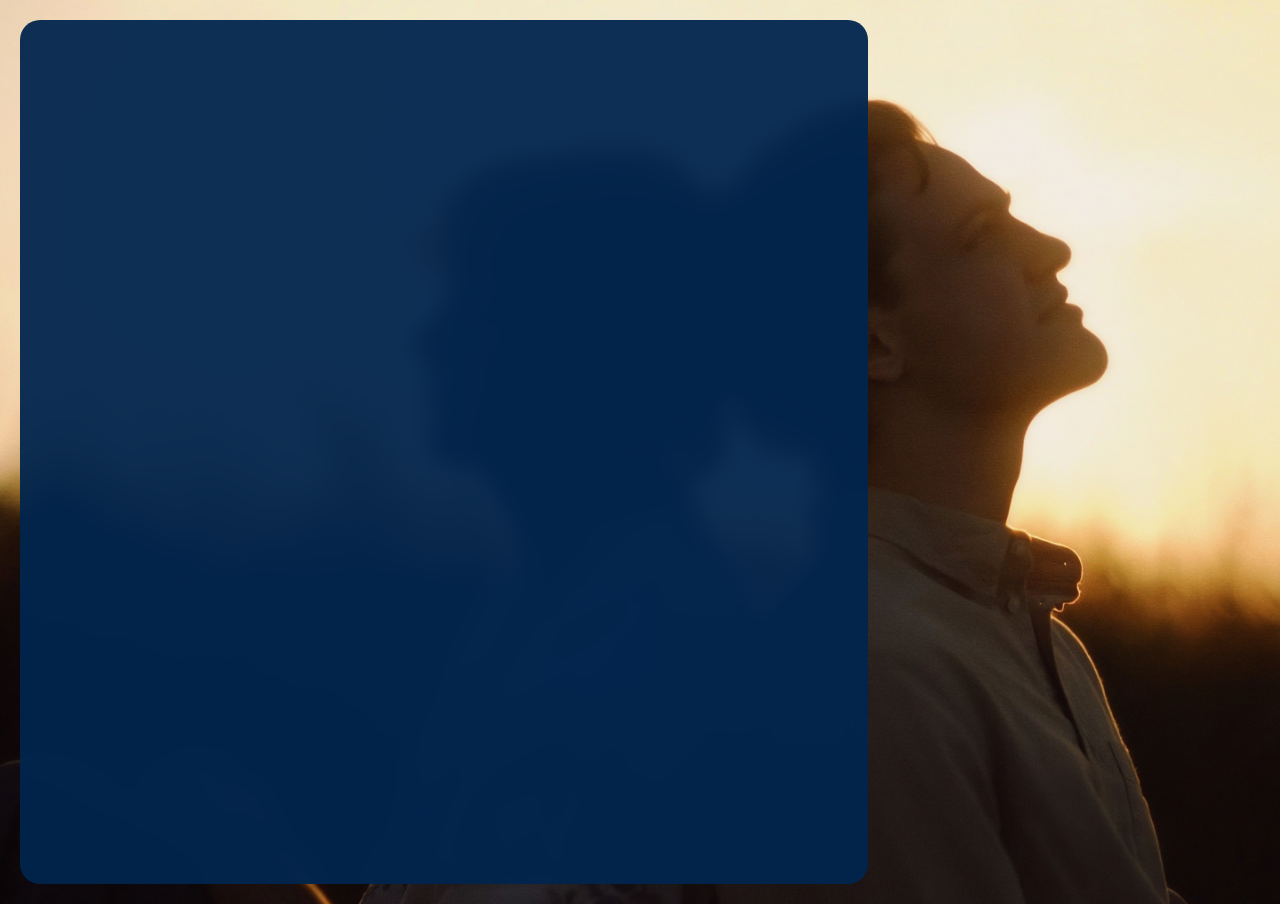
==== about.html @ 61110c94 "crafthouse" ====
<!DOCTYPE html>
<html lang="en">
<head>
    <meta charset="UTF-8">
    <meta name="viewport" content="width=device-width, initial-scale=1.0">
    <title>Contact Us</title>
    <link rel="stylesheet" href="aboutstyle.css">
    <link rel="preconnect" href="https://fonts.googleapis.com">
    <link rel="preconnect" href="https://fonts.gstatic.com" crossorigin>
    <link href="https://fonts.googleapis.com/css2?family=Geist:ital,wght@0,100..900;1,100..900&display=swap" rel="stylesheet">
</head>
<body>
    
    <div class="panel" >
        
       
        </div>

</body>
</html>
---- aboutstyle.css ----
body{

    margin: 0;
    min-height: var(--viewport-height) !important;
    width: 100%;
    background-image: url(cicada.png);
    transition: background-image 0.5s ease;

     /* Scale the image to completely fill the width and height */
    background-size: cover;
  
    /* Keep the image centered on the page */
    background-position: center center;
  
    /* Prevent the image from repeating if it loads slowly or shrinks */
    background-repeat: no-repeat;
  
    /* Optional: Fixes the background in place while scrolling content */
    background-attachment: fixed; 
    

}
.panel {
    display: flex;
    width: 808px;
    padding: 40px 20px;
    flex-direction: column;
    align-items: center;
    
    background-color: rgba(2, 37, 78, 0.95);
    backdrop-filter: blur(10px);
    border-radius: 20px;

    margin: 20px;

    padding-left: 20px;
    padding-right: 20px;
    padding-top: 32px;
    padding-bottom: 32px;

    height: 800px;        /* 1. Establish a height limit */
    overflow-y: auto;     /* 2. Enable vertical scrolling only when needed */
    overflow-x: hidden;
    scrollbar-width: none;

}
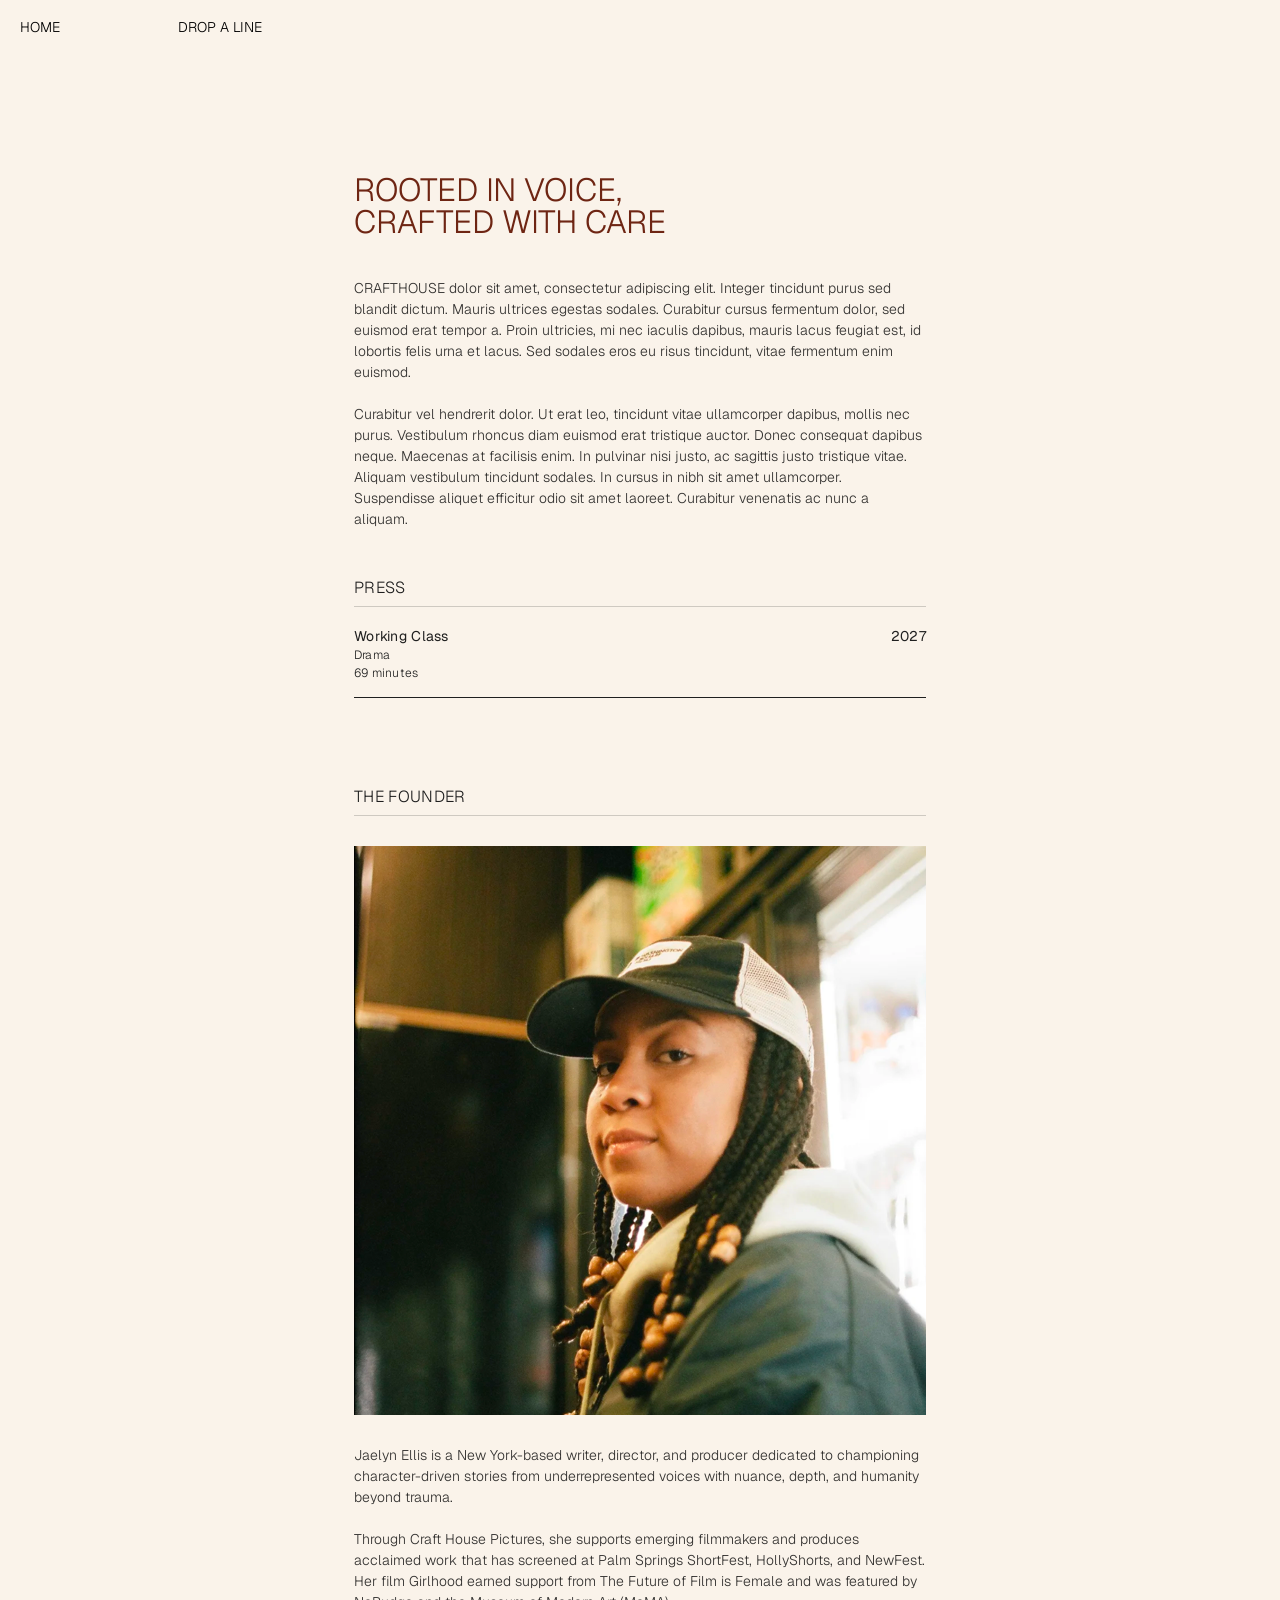
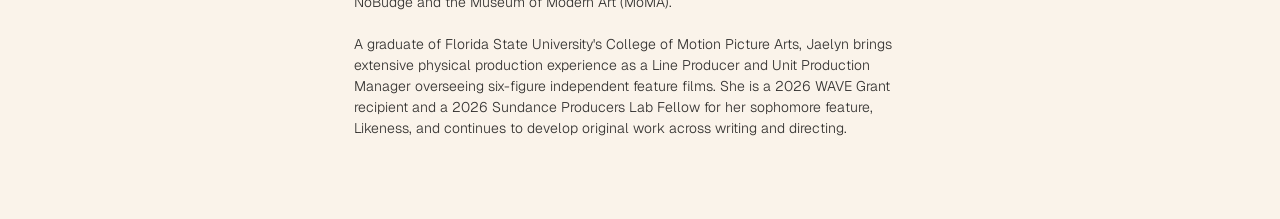
==== commit 73f4e695: "about page" ====
--- a/about.html
+++ b/about.html
@@ -3,18 +3,66 @@
 <head>
     <meta charset="UTF-8">
     <meta name="viewport" content="width=device-width, initial-scale=1.0">
-    <title>Contact Us</title>
-    <link rel="stylesheet" href="aboutstyle.css">
+    <title>CRAFTHOUSE — About</title>
+    <link rel="stylesheet" href="about.css">
     <link rel="preconnect" href="https://fonts.googleapis.com">
     <link rel="preconnect" href="https://fonts.gstatic.com" crossorigin>
     <link href="https://fonts.googleapis.com/css2?family=Geist:ital,wght@0,100..900;1,100..900&display=swap" rel="stylesheet">
 </head>
 <body>
-    
-    <div class="panel" >
-        
-       
+
+    <nav class="topnav">
+        <a href="index.html">HOME</a>
+        <a href="#" onclick="alert('Hello world!')">DROP A LINE</a>
+    </nav>
+
+    <main class="about-grid">
+
+        <!-- Left column -->
+        <div class="about-col about-col--left">
+
+            <div class="about-intro">
+                <h1 class="about-heading">Rooted in voice,<br>crafted with care</h1>
+                <p class="about-body">
+                    CRAFTHOUSE dolor sit amet, consectetur adipiscing elit. Integer tincidunt purus sed blandit dictum. Mauris ultrices egestas sodales. Curabitur cursus fermentum dolor, sed euismod erat tempor a. Proin ultricies, mi nec iaculis dapibus, mauris lacus feugiat est, id lobortis felis urna et lacus. Sed sodales eros eu risus tincidunt, vitae fermentum enim euismod.
+                    <br><br>
+                    Curabitur vel hendrerit dolor. Ut erat leo, tincidunt vitae ullamcorper dapibus, mollis nec purus. Vestibulum rhoncus diam euismod erat tristique auctor. Donec consequat dapibus neque. Maecenas at facilisis enim. In pulvinar nisi justo, ac sagittis justo tristique vitae. Aliquam vestibulum tincidunt sodales. In cursus in nibh sit amet ullamcorper. Suspendisse aliquet efficitur odio sit amet laoreet. Curabitur venenatis ac nunc a aliquam.
+                </p>
+            </div>
+
+            <div class="press">
+                <div class="press-title">PRESS</div>
+
+                <div class="project">
+                    <div class="project-header">
+                        <span>Working Class</span>
+                        <span>2027</span>
+                    </div>
+                    <div class="project-info">Drama</div>
+                    <div class="project-info">69 minutes</div>
+                </div>
+            </div>
+
         </div>
 
+        <!-- Right column -->
+        <div class="about-col about-col--right">
+
+            <div class="founder-title">THE FOUNDER</div>
+
+            <img class="founder-photo" src="founder.png" alt="Jaelyn Ellis, founder of Craft House Pictures">
+
+            <p class="about-body">
+                Jaelyn Ellis is a New York-based writer, director, and producer dedicated to championing character-driven stories from underrepresented voices with nuance, depth, and humanity beyond trauma.
+                <br><br>
+                Through Craft House Pictures, she supports emerging filmmakers and produces acclaimed work that has screened at Palm Springs ShortFest, HollyShorts, and NewFest. Her film Girlhood earned support from The Future of Film is Female and was featured by NoBudge and the Museum of Modern Art (MoMA).
+                <br><br>
+                A graduate of Florida State University's College of Motion Picture Arts, Jaelyn brings extensive physical production experience as a Line Producer and Unit Production Manager overseeing six-figure independent feature films. She is a 2026 WAVE Grant recipient and a 2026 Sundance Producers Lab Fellow for her sophomore feature, Likeness, and continues to develop original work across writing and directing.
+            </p>
+
+        </div>
+
+    </main>
+
 </body>
-</html>+</html>
--- a/about.css
+++ b/about.css
@@ -0,0 +1,187 @@
+body {
+    margin: 0;
+    min-height: 100vh;
+    width: 100%;
+    background: #FAF3EA; /* rgba(245,232,216,0.5) over white, flattened */
+    font-family: "Geist", sans-serif;
+    font-optical-sizing: auto;
+}
+
+/* --- Top nav --- */
+
+.topnav {
+    position: absolute;
+    top: 20px;
+    left: 20px;
+    display: inline-flex;
+    align-items: flex-start;
+    gap: 118px; /* DROP A LINE sits at left:138px in the design (20 + gap) */
+}
+
+.topnav a {
+    color: black;
+    font-size: 14px;
+    font-family: "Geist", sans-serif;
+    font-weight: 300;
+    text-transform: uppercase;
+    line-height: 14px;
+    text-decoration: none;
+}
+
+.topnav a:hover {
+    opacity: 0.6;
+}
+
+/* --- Two-column layout --- */
+
+.about-grid {
+    display: grid;
+    grid-template-columns: 572px 572px;
+    justify-content: space-between;
+    gap: 236px; /* left col ends at 592, right col starts at 848 */
+    max-width: 1400px;
+    margin: 0 auto;
+    padding: 174px 20px 80px;
+    box-sizing: content-box;
+}
+
+.about-col {
+    display: flex;
+    flex-direction: column;
+}
+
+.about-col--left {
+    gap: 39px; /* intro block (top 174) to press block (top 573) => 399 - intro height */
+}
+
+/* --- Intro --- */
+
+.about-intro {
+    display: flex;
+    flex-direction: column;
+    gap: 40px;
+}
+
+.about-heading {
+    margin: 0;
+    width: 335px;
+    max-width: 100%;
+    color: #6E2513;
+    font-size: 32px;
+    font-family: "Geist", sans-serif;
+    font-weight: 300;
+    text-transform: uppercase;
+    line-height: 32px;
+}
+
+.about-body {
+    margin: 0;
+    color: rgba(0, 0, 0, 0.80);
+    font-size: 14px;
+    font-family: "Geist", sans-serif;
+    font-weight: 300;
+    line-height: 1.5;
+}
+
+/* --- Press --- */
+
+.press {
+    display: flex;
+    flex-direction: column;
+    gap: 20px;
+}
+
+.press-title {
+    height: 38px;
+    padding-top: 8px;
+    padding-bottom: 8px;
+    border-bottom: 1px solid rgba(31, 31, 31, 0.20);
+    display: flex;
+    align-items: center;
+
+    color: #1F1F1F;
+    font-size: 16px;
+    font-family: "Geist", sans-serif;
+    font-weight: 300;
+    letter-spacing: 0.32px;
+    box-sizing: border-box;
+}
+
+.press .project {
+    padding-bottom: 16px;
+    border-bottom: 1px solid #1F1F1F;
+    display: flex;
+    flex-direction: column;
+    gap: 2px;
+    color: #1F1F1F;
+    font-family: "Geist", sans-serif;
+}
+
+.project-header {
+    display: flex;
+    justify-content: space-between;
+    align-items: flex-start;
+
+    color: #1F1F1F;
+    font-size: 14px;
+    font-weight: 400;
+    letter-spacing: 0.28px;
+}
+
+.project-info {
+    color: #1F1F1F;
+    font-size: 12px;
+    font-weight: 300;
+    letter-spacing: 0.24px;
+}
+
+/* --- Founder (right column) --- */
+
+.founder-title {
+    height: 38px;
+    padding-top: 8px;
+    padding-bottom: 8px;
+    border-bottom: 1px solid rgba(31, 31, 31, 0.20);
+    display: flex;
+    align-items: center;
+    margin-bottom: 30px;
+
+    color: #1F1F1F;
+    font-size: 16px;
+    font-family: "Geist", sans-serif;
+    font-weight: 300;
+    letter-spacing: 0.32px;
+    box-sizing: border-box;
+}
+
+.founder-photo {
+    width: 100%;
+    height: 569px;
+    object-fit: cover;
+    display: block;
+    margin-bottom: 30px;
+}
+
+/* --- Responsive: stack columns on narrower viewports --- */
+
+@media (max-width: 1500px) {
+    .about-grid {
+        grid-template-columns: 1fr;
+        max-width: 572px;
+        gap: 80px;
+    }
+}
+
+@media (max-width: 640px) {
+    .about-grid {
+        padding-top: 100px;
+    }
+    .about-heading {
+        font-size: 26px;
+        line-height: 30px;
+    }
+    .founder-photo {
+        height: auto;
+        aspect-ratio: 572 / 569;
+    }
+}
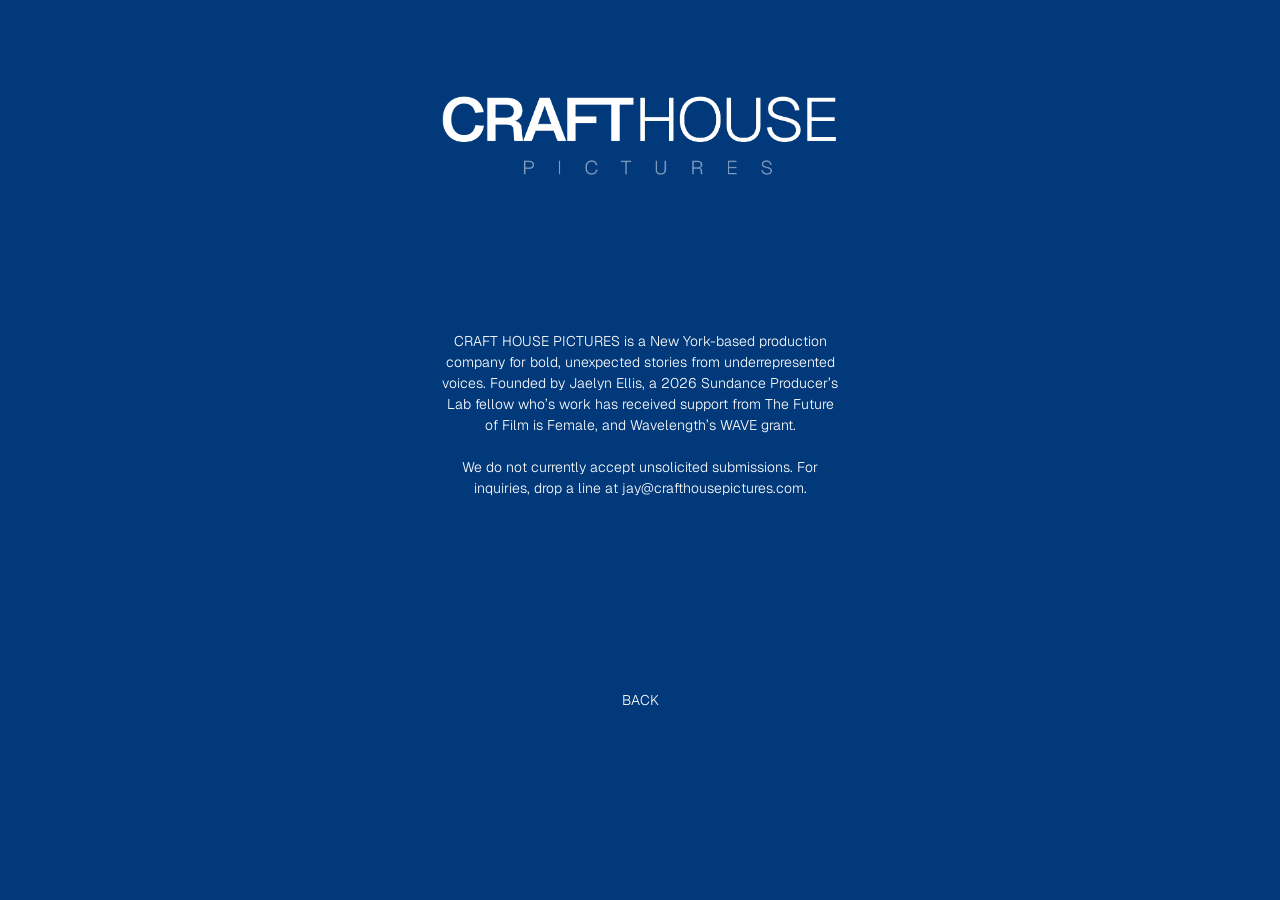
==== commit 1495a7d8: "redesigned about page" ====
--- a/about.html
+++ b/about.html
@@ -11,58 +11,24 @@
 </head>
 <body>
 
-    <nav class="topnav">
-        <a href="index.html">HOME</a>
-        <a href="#" onclick="alert('Hello world!')">DROP A LINE</a>
-    </nav>
+    <div class="logo">
+        <img class="logo" src="logo.png" alt="crafthouselogo" >
+    </div>
 
-    <main class="about-grid">
 
-        <!-- Left column -->
-        <div class="about-col about-col--left">
+        <div>
 
-            <div class="about-intro">
-                <h1 class="about-heading">Rooted in voice,<br>crafted with care</h1>
-                <p class="about-body">
-                    CRAFTHOUSE dolor sit amet, consectetur adipiscing elit. Integer tincidunt purus sed blandit dictum. Mauris ultrices egestas sodales. Curabitur cursus fermentum dolor, sed euismod erat tempor a. Proin ultricies, mi nec iaculis dapibus, mauris lacus feugiat est, id lobortis felis urna et lacus. Sed sodales eros eu risus tincidunt, vitae fermentum enim euismod.
-                    <br><br>
-                    Curabitur vel hendrerit dolor. Ut erat leo, tincidunt vitae ullamcorper dapibus, mollis nec purus. Vestibulum rhoncus diam euismod erat tristique auctor. Donec consequat dapibus neque. Maecenas at facilisis enim. In pulvinar nisi justo, ac sagittis justo tristique vitae. Aliquam vestibulum tincidunt sodales. In cursus in nibh sit amet ullamcorper. Suspendisse aliquet efficitur odio sit amet laoreet. Curabitur venenatis ac nunc a aliquam.
-                </p>
-            </div>
-
-            <div class="press">
-                <div class="press-title">PRESS</div>
-
-                <div class="project">
-                    <div class="project-header">
-                        <span>Working Class</span>
-                        <span>2027</span>
-                    </div>
-                    <div class="project-info">Drama</div>
-                    <div class="project-info">69 minutes</div>
-                </div>
-            </div>
+            <p class="about-body">
+            CRAFT HOUSE PICTURES is a New York-based production company for bold, unexpected stories from underrepresented voices. Founded by Jaelyn Ellis, a 2026 Sundance Producer’s Lab fellow who’s work has received support from The Future of Film is Female, and Wavelength’s WAVE grant. <br><br>
+ 
+            We do not currently accept unsolicited submissions.
+            For inquiries, drop a line at jay@crafthousepictures.com.            </p>
 
         </div>
 
-        <!-- Right column -->
-        <div class="about-col about-col--right">
-
-            <div class="founder-title">THE FOUNDER</div>
-
-            <img class="founder-photo" src="founder.png" alt="Jaelyn Ellis, founder of Craft House Pictures">
-
-            <p class="about-body">
-                Jaelyn Ellis is a New York-based writer, director, and producer dedicated to championing character-driven stories from underrepresented voices with nuance, depth, and humanity beyond trauma.
-                <br><br>
-                Through Craft House Pictures, she supports emerging filmmakers and produces acclaimed work that has screened at Palm Springs ShortFest, HollyShorts, and NewFest. Her film Girlhood earned support from The Future of Film is Female and was featured by NoBudge and the Museum of Modern Art (MoMA).
-                <br><br>
-                A graduate of Florida State University's College of Motion Picture Arts, Jaelyn brings extensive physical production experience as a Line Producer and Unit Production Manager overseeing six-figure independent feature films. She is a 2026 WAVE Grant recipient and a 2026 Sundance Producers Lab Fellow for her sophomore feature, Likeness, and continues to develop original work across writing and directing.
-            </p>
-
+        <div class="bottomnav">
+            <a href="index.html">BACK</a>
         </div>
-
-    </main>
 
 </body>
 </html>
--- a/about.css
+++ b/about.css
@@ -1,187 +1,57 @@
+
+
 body {
     margin: 0;
     min-height: 100vh;
     width: 100%;
-    background: #FAF3EA; /* rgba(245,232,216,0.5) over white, flattened */
+    background: #02397A;
     font-family: "Geist", sans-serif;
     font-optical-sizing: auto;
+
+    display: grid;
+    
+
 }
 
-/* --- Top nav --- */
+.logo {
 
-.topnav {
-    position: absolute;
-    top: 20px;
-    left: 20px;
-    display: inline-flex;
-    align-items: flex-start;
-    gap: 118px; /* DROP A LINE sits at left:138px in the design (20 + gap) */
+    width: 400px;
+    height: 100px;
+    display: block;
+    margin-left: auto;
+    margin-right: auto;
+    margin-top: 40px;
 }
 
-.topnav a {
-    color: black;
+
+.bottomnav a {
+    color: #ffffff;
     font-size: 14px;
     font-family: "Geist", sans-serif;
     font-weight: 300;
     text-transform: uppercase;
-    line-height: 14px;
     text-decoration: none;
+    display: flex;
+    justify-content: center;
+    align-items: center;
+
 }
 
-.topnav a:hover {
+.bottomnav a:hover {
     opacity: 0.6;
 }
 
-/* --- Two-column layout --- */
 
-.about-grid {
-    display: grid;
-    grid-template-columns: 572px 572px;
-    justify-content: space-between;
-    gap: 236px; /* left col ends at 592, right col starts at 848 */
-    max-width: 1400px;
-    margin: 0 auto;
-    padding: 174px 20px 80px;
-    box-sizing: content-box;
-}
-
-.about-col {
-    display: flex;
-    flex-direction: column;
-}
-
-.about-col--left {
-    gap: 39px; /* intro block (top 174) to press block (top 573) => 399 - intro height */
-}
-
-/* --- Intro --- */
-
-.about-intro {
-    display: flex;
-    flex-direction: column;
-    gap: 40px;
-}
-
-.about-heading {
-    margin: 0;
-    width: 335px;
-    max-width: 100%;
-    color: #6E2513;
-    font-size: 32px;
-    font-family: "Geist", sans-serif;
-    font-weight: 300;
-    text-transform: uppercase;
-    line-height: 32px;
-}
 
 .about-body {
     margin: 0;
-    color: rgba(0, 0, 0, 0.80);
+    color: #ffffff;
     font-size: 14px;
     font-family: "Geist", sans-serif;
     font-weight: 300;
     line-height: 1.5;
+    margin-left: auto;
+    margin-right: auto;
+    width: 400px;
+    text-align: center;
 }
-
-/* --- Press --- */
-
-.press {
-    display: flex;
-    flex-direction: column;
-    gap: 20px;
-}
-
-.press-title {
-    height: 38px;
-    padding-top: 8px;
-    padding-bottom: 8px;
-    border-bottom: 1px solid rgba(31, 31, 31, 0.20);
-    display: flex;
-    align-items: center;
-
-    color: #1F1F1F;
-    font-size: 16px;
-    font-family: "Geist", sans-serif;
-    font-weight: 300;
-    letter-spacing: 0.32px;
-    box-sizing: border-box;
-}
-
-.press .project {
-    padding-bottom: 16px;
-    border-bottom: 1px solid #1F1F1F;
-    display: flex;
-    flex-direction: column;
-    gap: 2px;
-    color: #1F1F1F;
-    font-family: "Geist", sans-serif;
-}
-
-.project-header {
-    display: flex;
-    justify-content: space-between;
-    align-items: flex-start;
-
-    color: #1F1F1F;
-    font-size: 14px;
-    font-weight: 400;
-    letter-spacing: 0.28px;
-}
-
-.project-info {
-    color: #1F1F1F;
-    font-size: 12px;
-    font-weight: 300;
-    letter-spacing: 0.24px;
-}
-
-/* --- Founder (right column) --- */
-
-.founder-title {
-    height: 38px;
-    padding-top: 8px;
-    padding-bottom: 8px;
-    border-bottom: 1px solid rgba(31, 31, 31, 0.20);
-    display: flex;
-    align-items: center;
-    margin-bottom: 30px;
-
-    color: #1F1F1F;
-    font-size: 16px;
-    font-family: "Geist", sans-serif;
-    font-weight: 300;
-    letter-spacing: 0.32px;
-    box-sizing: border-box;
-}
-
-.founder-photo {
-    width: 100%;
-    height: 569px;
-    object-fit: cover;
-    display: block;
-    margin-bottom: 30px;
-}
-
-/* --- Responsive: stack columns on narrower viewports --- */
-
-@media (max-width: 1500px) {
-    .about-grid {
-        grid-template-columns: 1fr;
-        max-width: 572px;
-        gap: 80px;
-    }
-}
-
-@media (max-width: 640px) {
-    .about-grid {
-        padding-top: 100px;
-    }
-    .about-heading {
-        font-size: 26px;
-        line-height: 30px;
-    }
-    .founder-photo {
-        height: auto;
-        aspect-ratio: 572 / 569;
-    }
-}
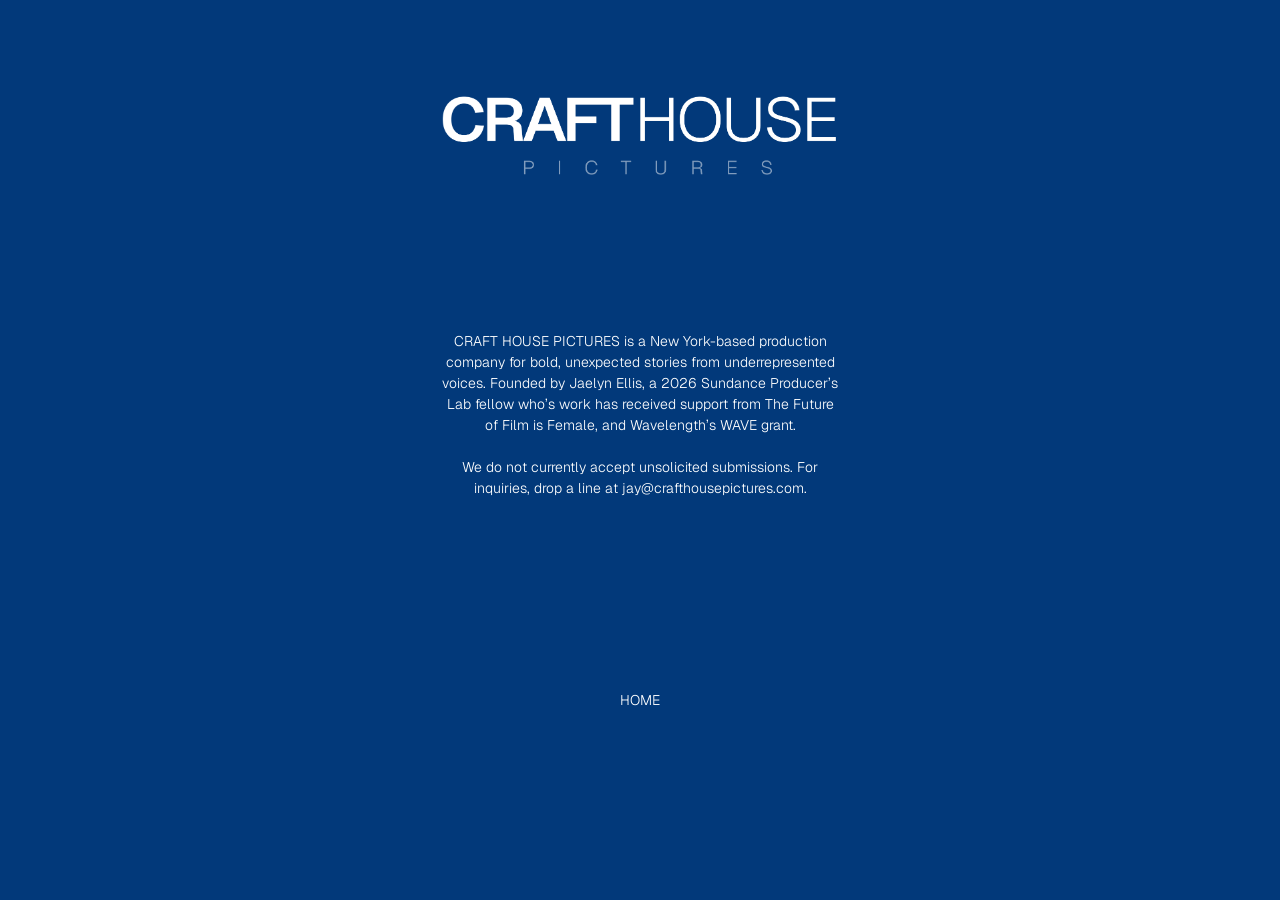
==== commit a763dfd7: "added vignette, portfolio link, page fade" ====
--- a/about.html
+++ b/about.html
@@ -8,6 +8,15 @@
     <link rel="preconnect" href="https://fonts.googleapis.com">
     <link rel="preconnect" href="https://fonts.gstatic.com" crossorigin>
     <link href="https://fonts.googleapis.com/css2?family=Geist:ital,wght@0,100..900;1,100..900&display=swap" rel="stylesheet">
+
+      <script>
+        // Runs before paint: only browsers lacking native cross-document
+        // View Transitions get the JS fade fallback (see style.css / transition.js).
+        if (!('startViewTransition' in document)) {
+            document.documentElement.classList.add('js-fade');
+        }
+    </script>
+
 </head>
 <body>
 
@@ -27,7 +36,7 @@
         </div>
 
         <div class="bottomnav">
-            <a href="index.html">BACK</a>
+            <a href="index.html">HOME</a>
         </div>
 
 </body>
--- a/about.css
+++ b/about.css
@@ -1,4 +1,39 @@
+/* Smooth, modern crossfade between index.html and about.html */
+@view-transition {
+    navigation: auto;
+}
+ 
+::view-transition-old(root),
+::view-transition-new(root) {
+    animation-duration: 0.45s;
+    animation-timing-function: cubic-bezier(0.4, 0, 0.2, 1);
+}
+ 
+@media (prefers-reduced-motion: reduce) {
+    ::view-transition-old(root),
+    ::view-transition-new(root) {
+        animation: none;
+    }
+}
 
+/* Fallback for browsers without native cross-document View Transitions
+   (Safari, Firefox) — see transition.js. Only applied when html.js-fade
+   is present, so Chromium browsers are unaffected. */
+html.js-fade body {
+    opacity: 0;
+    transition: opacity 0.38s ease;
+}
+ 
+html.js-fade body.is-visible {
+    opacity: 1;
+}
+ 
+@media (prefers-reduced-motion: reduce) {
+    html.js-fade body {
+        transition: none;
+        opacity: 1;
+    }
+}
 
 body {
     margin: 0;
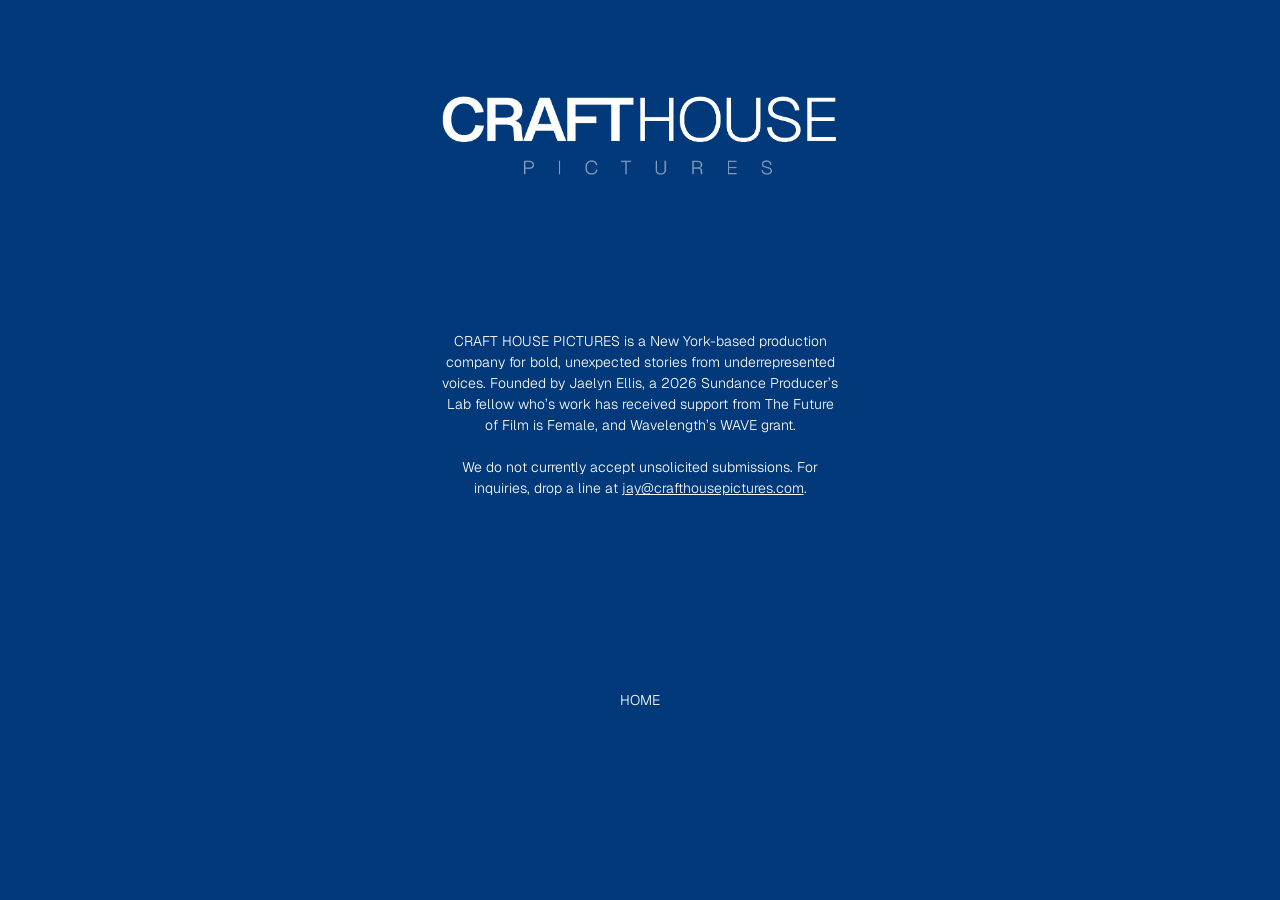
==== commit 66e33b85: "underline email on about" ====
--- a/about.html
+++ b/about.html
@@ -31,7 +31,7 @@
             CRAFT HOUSE PICTURES is a New York-based production company for bold, unexpected stories from underrepresented voices. Founded by Jaelyn Ellis, a 2026 Sundance Producer’s Lab fellow who’s work has received support from The Future of Film is Female, and Wavelength’s WAVE grant. <br><br>
  
             We do not currently accept unsolicited submissions.
-            For inquiries, drop a line at jay@crafthousepictures.com.            </p>
+            For inquiries, drop a line at <span class="email">jay@crafthousepictures.com</span>.            </p>
 
         </div>
 
--- a/about.css
+++ b/about.css
@@ -90,3 +90,11 @@
     width: 400px;
     text-align: center;
 }
+
+.email {
+    color: #ffffff;
+    font-size: 14px;
+    font-family: "Geist", sans-serif;
+    font-weight: 300;
+    text-decoration: underline;
+}
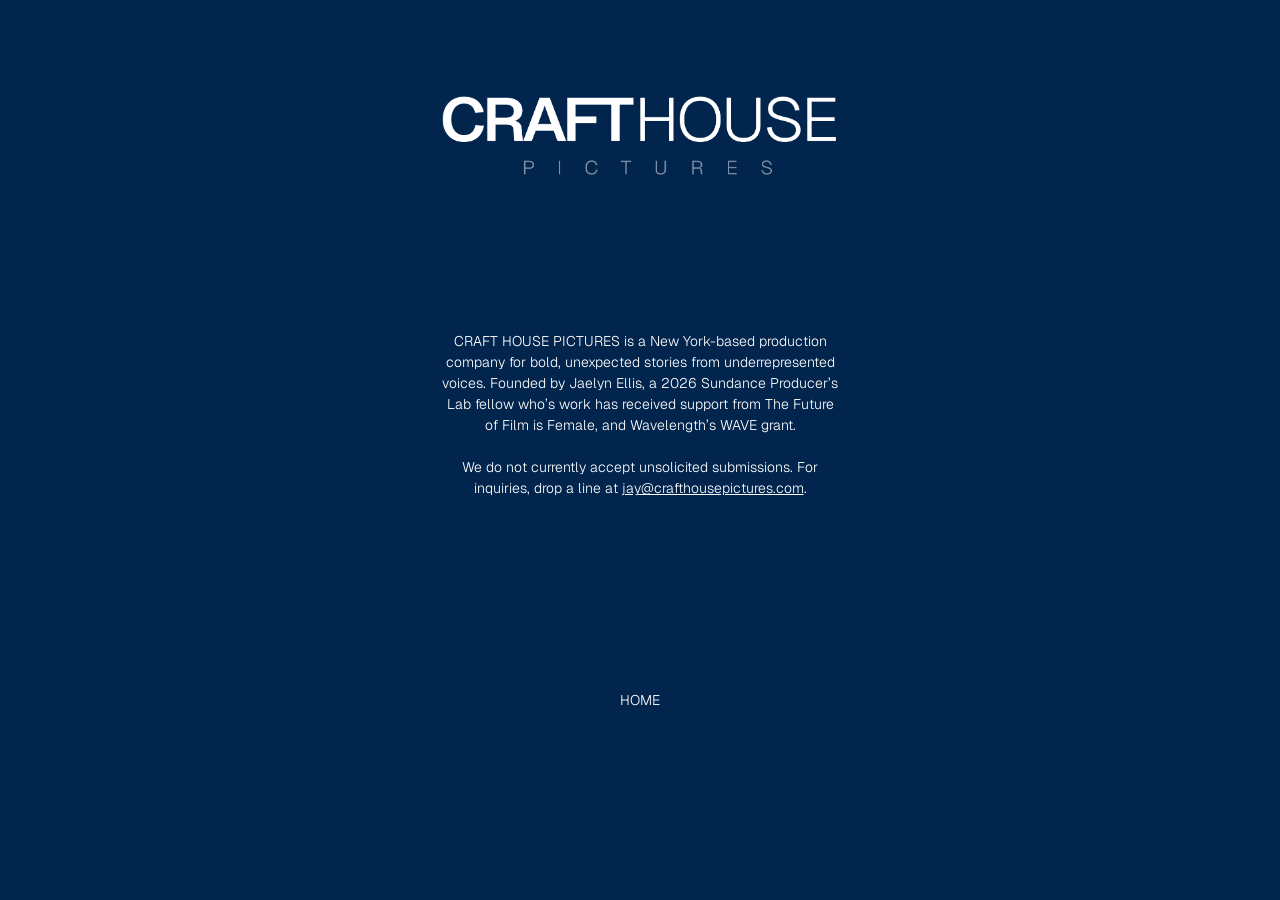
==== commit 7feb1da7: "add favicon, edited placement of logline text" ====
--- a/about.html
+++ b/about.html
@@ -5,6 +5,7 @@
     <meta name="viewport" content="width=device-width, initial-scale=1.0">
     <title>CRAFTHOUSE — About</title>
     <link rel="stylesheet" href="about.css">
+     <link rel="icon" type="image/x-icon" href="favicon.png">
     <link rel="preconnect" href="https://fonts.googleapis.com">
     <link rel="preconnect" href="https://fonts.gstatic.com" crossorigin>
     <link href="https://fonts.googleapis.com/css2?family=Geist:ital,wght@0,100..900;1,100..900&display=swap" rel="stylesheet">
--- a/about.css
+++ b/about.css
@@ -39,7 +39,7 @@
     margin: 0;
     min-height: 100vh;
     width: 100%;
-    background: #02397A;
+    background-color: #02254E; 
     font-family: "Geist", sans-serif;
     font-optical-sizing: auto;
 
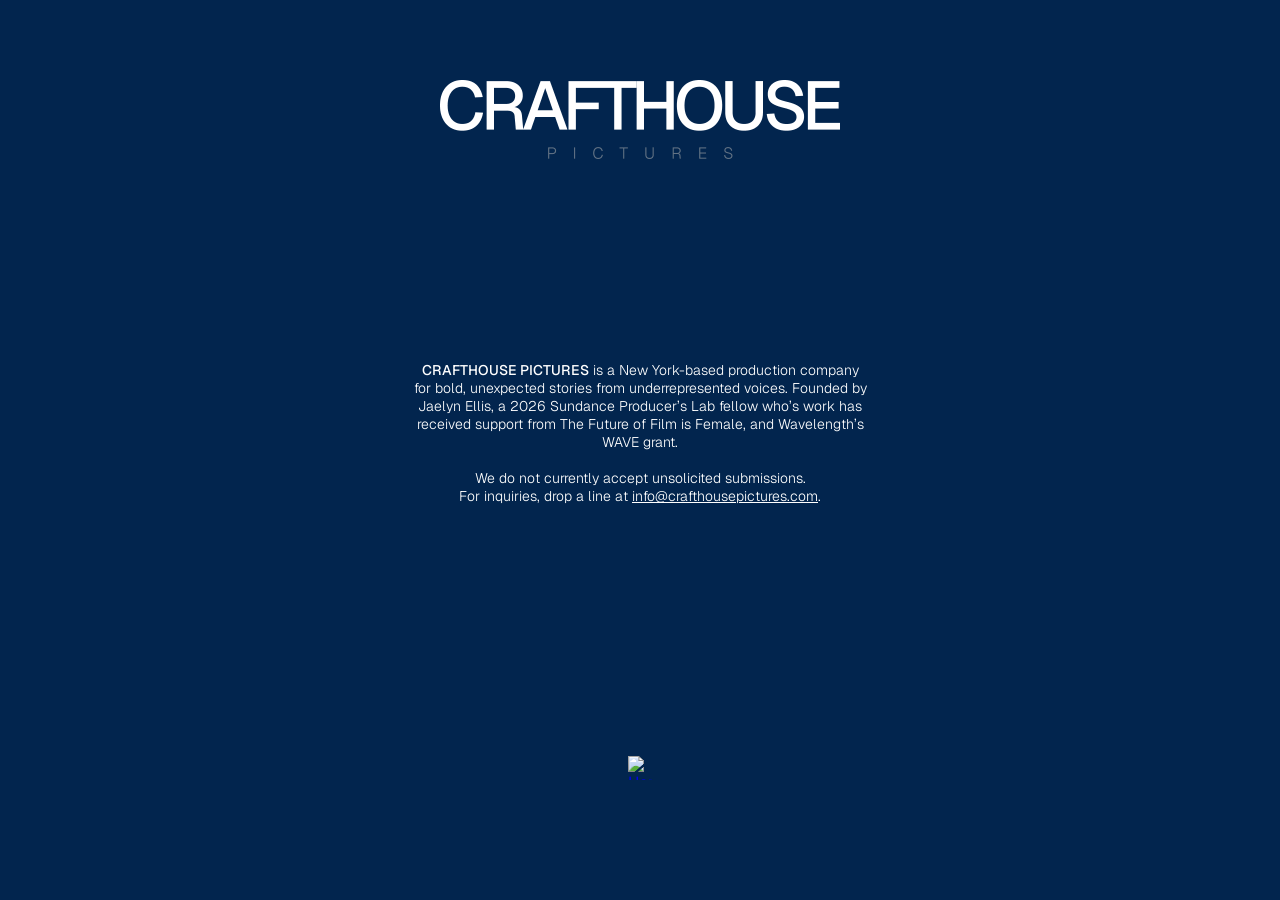
==== commit 62f3f9fc: "completely redesigned the project page" ====
--- a/about.html
+++ b/about.html
@@ -29,15 +29,18 @@
         <div>
 
             <p class="about-body">
-            CRAFT HOUSE PICTURES is a New York-based production company for bold, unexpected stories from underrepresented voices. Founded by Jaelyn Ellis, a 2026 Sundance Producer’s Lab fellow who’s work has received support from The Future of Film is Female, and Wavelength’s WAVE grant. <br><br>
+            <span style="font-weight: 500;">CRAFTHOUSE PICTURES</span> is a New York-based production company for bold, unexpected stories from underrepresented voices. Founded by Jaelyn Ellis, a 2026 Sundance Producer’s Lab fellow who’s work has received support from The Future of Film is Female, and Wavelength’s WAVE grant. <br><br>
  
-            We do not currently accept unsolicited submissions.
-            For inquiries, drop a line at <span class="email">jay@crafthousepictures.com</span>.            </p>
+            We do not currently accept unsolicited submissions.
+            <br>
+            For inquiries, drop a line at <span style="text-decoration: underline;">info@crafthousepictures.com</span>.            </p>
 
         </div>
 
-        <div class="bottomnav">
-            <a href="index.html">HOME</a>
+        <div>
+            <a href="index.html">
+                <img class="icon-button" src="x.png" alt="Home">
+            </a>
         </div>
 
 </body>
--- a/about.css
+++ b/about.css
@@ -51,7 +51,6 @@
 .logo {
 
     width: 400px;
-    height: 100px;
     display: block;
     margin-left: auto;
     margin-right: auto;
@@ -59,20 +58,21 @@
 }
 
 
-.bottomnav a {
-    color: #ffffff;
-    font-size: 14px;
-    font-family: "Geist", sans-serif;
-    font-weight: 300;
-    text-transform: uppercase;
-    text-decoration: none;
-    display: flex;
-    justify-content: center;
-    align-items: center;
-
+.icon-button {
+    width: 24px;
+    height: 24px;
+    display: block;
+    
+    /* Added this line */
+    position: fixed; 
+    
+    /* Positioning and Centering */
+    bottom: 120px;
+    left: 50%;
+    transform: translateX(-50%);
 }
 
-.bottomnav a:hover {
+.icon-button:hover {
     opacity: 0.6;
 }
 
@@ -84,17 +84,10 @@
     font-size: 14px;
     font-family: "Geist", sans-serif;
     font-weight: 300;
-    line-height: 1.5;
+    line-height: auto;
     margin-left: auto;
     margin-right: auto;
-    width: 400px;
+    width: 454px;
     text-align: center;
 }
 
-.email {
-    color: #ffffff;
-    font-size: 14px;
-    font-family: "Geist", sans-serif;
-    font-weight: 300;
-    text-decoration: underline;
-}
